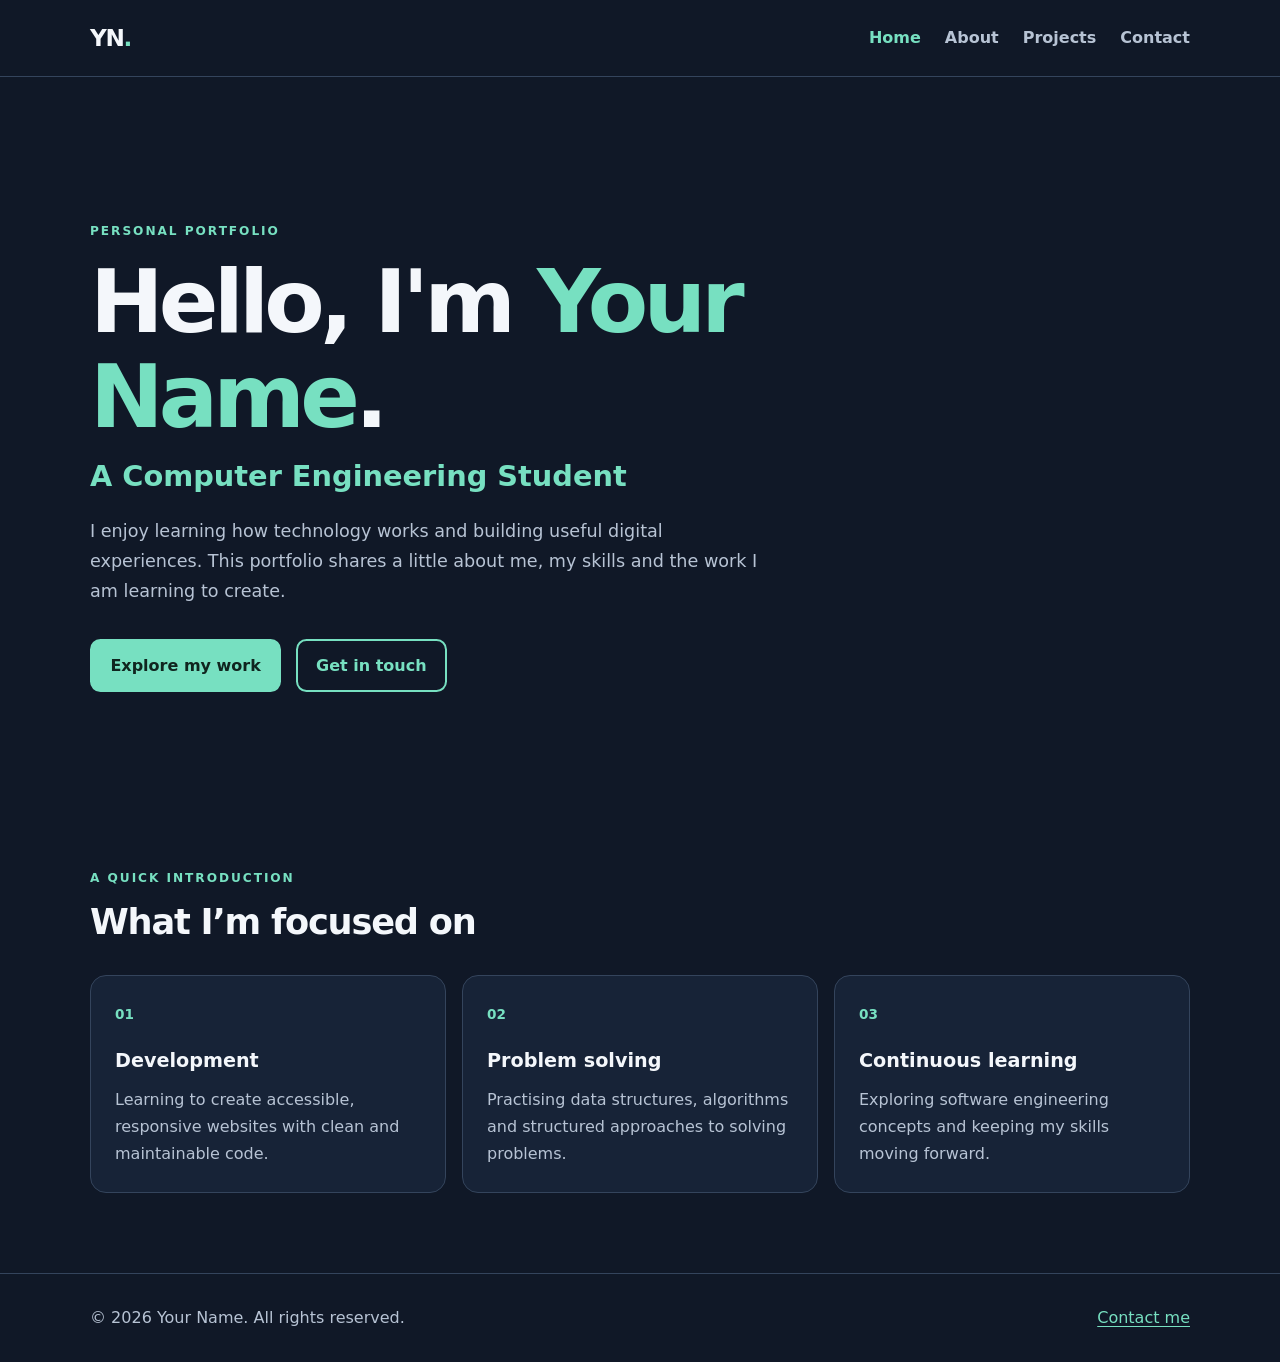
==== index.html @ d2ac3dac "Add files via upload" ====
<!doctype html>
<html lang="en">
<head>
  <meta charset="utf-8">
  <meta name="viewport" content="width=device-width, initial-scale=1">
  <meta name="description" content="Personal portfolio of Your Name, a computer engineering student interested in software development and technology.">
  <meta name="theme-color" content="#101827">
  <meta property="og:type" content="website">
  <meta property="og:title" content="Your Name | Portfolio">
  <meta property="og:description" content="Explore my skills, background and selected work.">
  <title>Your Name | Portfolio</title>
  <link rel="stylesheet" href="css/styles.css">
  <script src="js/main.js" defer></script>
</head>
<body>
  <a class="skip-link" href="#main">Skip to main content</a>
  <header class="site-header">
    <div class="container header-inner">
      <a class="brand" href="index.html" aria-label="Your Name, home">YN<span>.</span></a>
      <button class="nav-toggle" type="button" aria-expanded="false" aria-controls="primary-navigation">
        <span class="sr-only">Toggle navigation</span><span aria-hidden="true" class="menu-icon">☰</span>
      </button>
      <nav id="primary-navigation" class="primary-nav" aria-label="Primary navigation">
        <ul>
          <li><a href="index.html" aria-current="page">Home</a></li>
          <li><a href="about.html">About</a></li>
          <li><a href="projects.html">Projects</a></li>
          <li><a href="contact.html">Contact</a></li>
        </ul>
      </nav>
    </div>
  </header>

  <main id="main" class="container">
    <section class="hero" aria-labelledby="hero-title">
      <p class="eyebrow">PERSONAL PORTFOLIO</p>
      <h1 id="hero-title">Hello, I'm <span class="accent">Your Name</span>.</h1>
      <p class="hero-lead">A Computer Engineering Student</p>
      <p class="intro">I enjoy learning how technology works and building useful digital experiences. This portfolio shares a little about me, my skills and the work I am learning to create.</p>
      <div class="button-row">
        <a class="button" href="projects.html">Explore my work</a>
        <a class="button button-secondary" href="contact.html">Get in touch</a>
      </div>
    </section>

    <section class="section" aria-labelledby="highlights-title">
      <div class="section-heading">
        <p class="eyebrow">A QUICK INTRODUCTION</p>
        <h2 id="highlights-title">What I’m focused on</h2>
      </div>
      <div class="card-grid">
        <article class="card">
          <span class="card-number" aria-hidden="true">01</span>
          <h3>Development</h3>
          <p>Learning to create accessible, responsive websites with clean and maintainable code.</p>
        </article>
        <article class="card">
          <span class="card-number" aria-hidden="true">02</span>
          <h3>Problem solving</h3>
          <p>Practising data structures, algorithms and structured approaches to solving problems.</p>
        </article>
        <article class="card">
          <span class="card-number" aria-hidden="true">03</span>
          <h3>Continuous learning</h3>
          <p>Exploring software engineering concepts and keeping my skills moving forward.</p>
        </article>
      </div>
    </section>
  </main>

  <footer class="site-footer">
    <div class="container footer-inner">
      <p>© <span data-year>2026</span> Your Name. All rights reserved.</p>
      <a href="contact.html">Contact me</a>
    </div>
  </footer>
</body>
</html>
---- css/styles.css ----
:root {
  color-scheme: dark;
  --bg: #101827;
  --surface: #172337;
  --surface-raised: #1c2b42;
  --text: #f4f7fb;
  --muted: #b7c3d4;
  --accent: #77e0c1;
  --accent-dark: #163c38;
  --border: #34445c;
  --focus: #ffd166;
  font-family: Inter, ui-sans-serif, system-ui, -apple-system, BlinkMacSystemFont, "Segoe UI", sans-serif;
}
* { box-sizing: border-box; }
html { scroll-behavior: smooth; }
body { margin: 0; min-width: 320px; background: var(--bg); color: var(--text); line-height: 1.7; }
a { color: var(--accent); text-underline-offset: .2em; }
a:hover { text-decoration-thickness: 2px; }
button, input, textarea { font: inherit; }
:focus-visible { outline: 3px solid var(--focus); outline-offset: 4px; }
.container { width: min(1100px, calc(100% - 2.5rem)); margin-inline: auto; }
.sr-only { position: absolute; width: 1px; height: 1px; padding: 0; margin: -1px; overflow: hidden; clip: rect(0,0,0,0); white-space: nowrap; border: 0; }
.skip-link { position: absolute; top: .75rem; left: .75rem; z-index: 10; padding: .7rem 1rem; color: #101827; background: var(--focus); transform: translateY(-160%); }
.skip-link:focus { transform: translateY(0); }
.site-header { border-bottom: 1px solid var(--border); background: rgba(16,24,39,.96); }
.header-inner, .footer-inner { min-height: 76px; display: flex; align-items: center; justify-content: space-between; gap: 1.5rem; }
.brand { color: var(--text); font-size: 1.45rem; font-weight: 800; letter-spacing: -.06em; text-decoration: none; }
.brand span, .accent { color: var(--accent); }
.primary-nav ul { display: flex; align-items: center; gap: 1.5rem; padding: 0; margin: 0; list-style: none; }
.primary-nav a { color: var(--muted); font-weight: 650; text-decoration: none; }
.primary-nav a:hover, .primary-nav a[aria-current="page"] { color: var(--accent); }
.nav-toggle { display: none; border: 1px solid var(--border); border-radius: .6rem; padding: .4rem .7rem; color: var(--text); background: var(--surface); cursor: pointer; }
.hero { padding-block: clamp(5rem, 12vw, 9rem); max-width: 800px; }
.eyebrow, .project-type { color: var(--accent); font-size: .76rem; font-weight: 800; letter-spacing: .16em; }
h1, h2, h3, p { margin-top: 0; }
h1 { margin-bottom: .5rem; font-size: clamp(2.6rem, 8vw, 5.5rem); line-height: 1.08; letter-spacing: -.055em; }
h2 { font-size: clamp(1.65rem, 4vw, 2.2rem); line-height: 1.2; letter-spacing: -.035em; }
h3 { margin-bottom: .5rem; font-size: 1.2rem; }
.hero-lead { margin-bottom: 1rem; color: var(--accent); font-size: clamp(1.25rem, 3vw, 1.8rem); font-weight: 650; }
.intro { max-width: 690px; color: var(--muted); font-size: 1.1rem; }
.button-row { display: flex; flex-wrap: wrap; gap: .9rem; margin-top: 2rem; }
.button { display: inline-flex; justify-content: center; align-items: center; min-height: 48px; padding: .7rem 1.15rem; border: 2px solid var(--accent); border-radius: .65rem; color: #10251f; background: var(--accent); font-weight: 800; text-decoration: none; cursor: pointer; }
.button:hover { color: #10251f; background: #a0f1da; border-color: #a0f1da; }
.button-secondary { color: var(--accent); background: transparent; }
.button-secondary:hover { color: #10251f; }
.section { padding-block: 2rem 5rem; }
.section-heading, .page-heading { margin-bottom: 2rem; }
.card-grid { display: grid; grid-template-columns: repeat(3, minmax(0, 1fr)); gap: 1rem; }
.card { padding: 1.5rem; border: 1px solid var(--border); border-radius: 1rem; background: var(--surface); }
.card p { margin-bottom: 0; color: var(--muted); }
.card-number { display: inline-block; margin-bottom: 1.2rem; color: var(--accent); font-size: .85rem; font-weight: 800; }
.page-main { min-height: calc(100vh - 150px); padding-block: 4.5rem 6rem; }
.page-heading { max-width: 760px; margin-bottom: 3rem; }
.page-heading h1 { font-size: clamp(2.6rem, 7vw, 4.5rem); }
.content-section { max-width: 850px; margin-block: 3rem; }
.content-section > p { max-width: 780px; color: var(--muted); }
.skill-list { display: grid; grid-template-columns: repeat(2, minmax(0, 1fr)); gap: .75rem 2rem; padding-left: 1.2rem; color: var(--muted); }
.skill-list li::marker { color: var(--accent); }
.project-grid { align-items: stretch; }
.project-card { display: flex; flex-direction: column; align-items: flex-start; }
.project-card h2 { font-size: 1.35rem; }
.tag-list { display: flex; flex-wrap: wrap; gap: .5rem; padding: 0; margin: 1.2rem 0; list-style: none; }
.tag-list li { padding: .2rem .6rem; border: 1px solid var(--border); border-radius: 999px; color: var(--muted); font-size: .8rem; }
.text-link { margin-top: auto; color: var(--accent); font-weight: 700; }
.contact-layout { display: grid; grid-template-columns: .8fr 1.2fr; gap: 3rem; align-items: start; }
.contact-copy { color: var(--muted); }
.contact-copy h2 { color: var(--text); }
.contact-form { padding: clamp(1.25rem, 4vw, 2rem); border: 1px solid var(--border); border-radius: 1rem; background: var(--surface); }
.contact-form h2 { font-size: 1.5rem; }
.form-field { display: grid; gap: .4rem; margin-block: 1.15rem; }
.form-field label { font-weight: 700; }
.form-field label span { color: var(--accent); }
.form-field input, .form-field textarea { width: 100%; min-height: 48px; padding: .75rem; border: 1px solid #60718b; border-radius: .5rem; color: var(--text); background: #101827; }
.form-field textarea { resize: vertical; }
.form-note { color: var(--muted); font-size: .88rem; }
.site-footer { border-top: 1px solid var(--border); color: var(--muted); }
.footer-inner { min-height: 88px; }
.footer-inner p { margin: 0; }
@media (max-width: 720px) {
  .nav-toggle { display: inline-flex; }
  .header-inner { position: relative; }
  .primary-nav { display: none; position: absolute; top: calc(100% - 1px); right: 0; left: 0; z-index: 5; padding: 1rem 1.25rem; border: 1px solid var(--border); border-radius: 0 0 .8rem .8rem; background: var(--surface); }
  .primary-nav.is-open { display: block; }
  .primary-nav ul { align-items: stretch; flex-direction: column; gap: .8rem; }
  .primary-nav a { display: block; padding: .35rem; }
  .card-grid, .contact-layout { grid-template-columns: 1fr; }
  .skill-list { grid-template-columns: 1fr; }
  .page-main { padding-top: 3rem; }
  .footer-inner { align-items: flex-start; flex-direction: column; justify-content: center; gap: .35rem; padding-block: 1rem; }
}
@media (prefers-reduced-motion: reduce) {
  html { scroll-behavior: auto; }
  *, *::before, *::after { animation-duration: .01ms !important; animation-iteration-count: 1 !important; transition-duration: .01ms !important; }
}
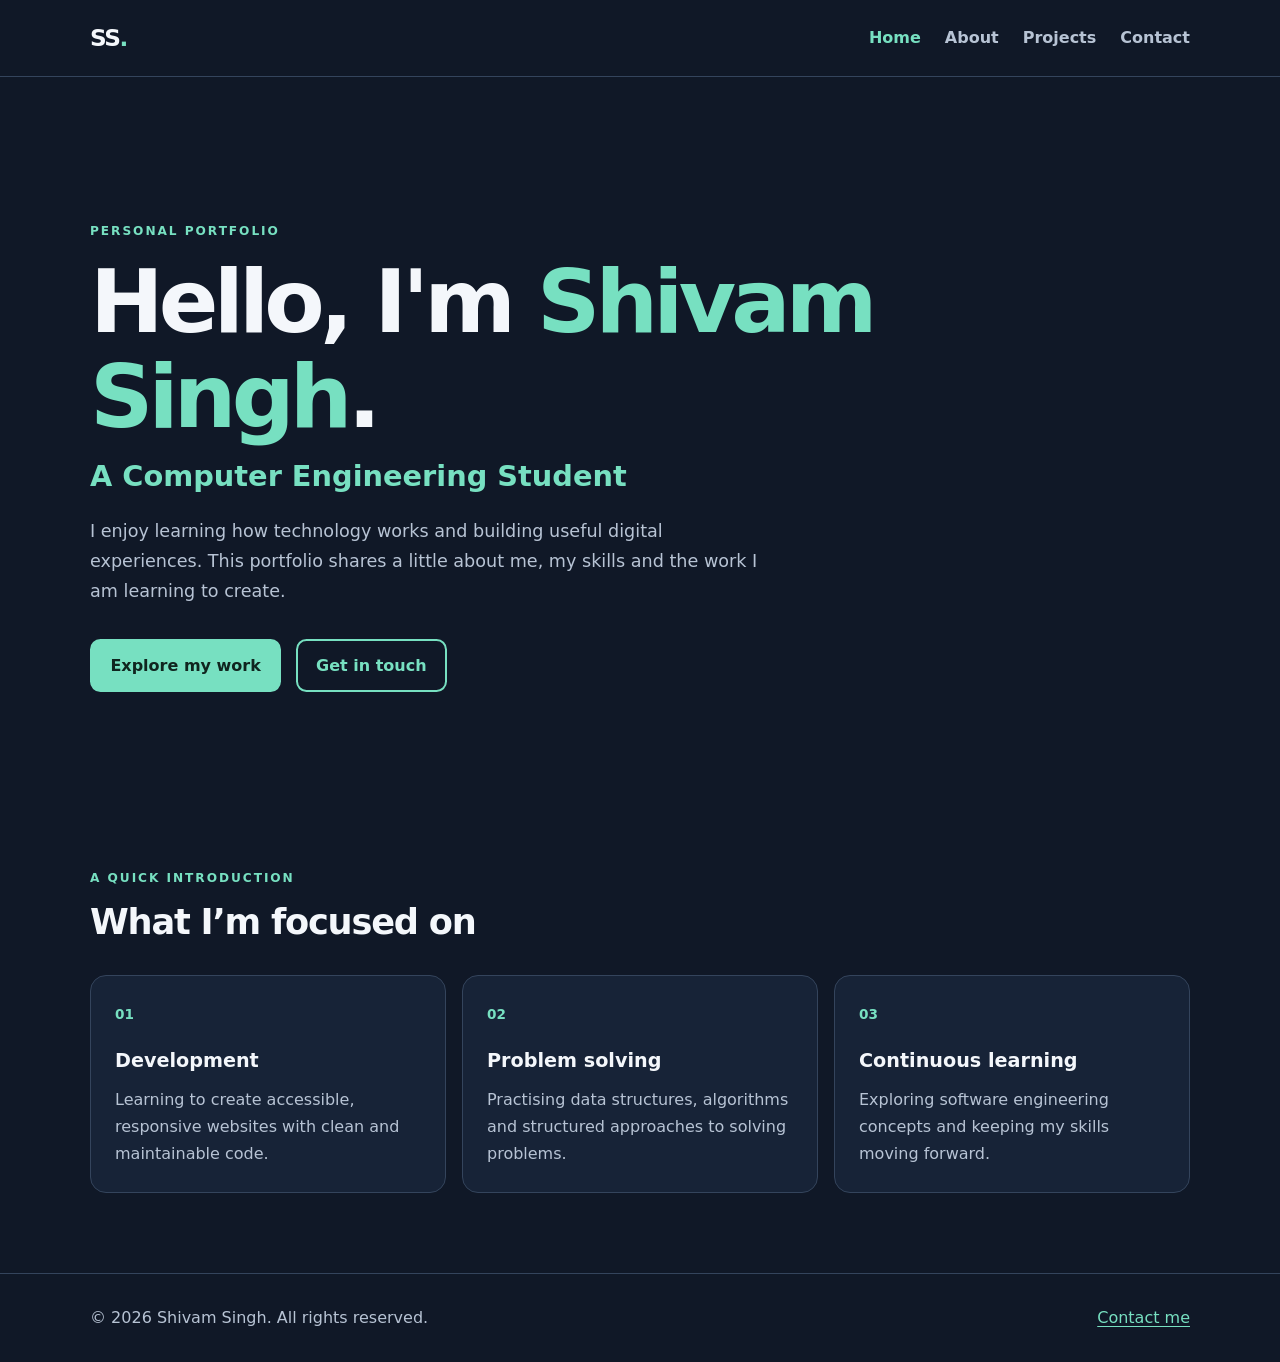
==== commit 2a351986: "Update index.html" ====
--- a/index.html
+++ b/index.html
@@ -3,12 +3,12 @@
 <head>
   <meta charset="utf-8">
   <meta name="viewport" content="width=device-width, initial-scale=1">
-  <meta name="description" content="Personal portfolio of Your Name, a computer engineering student interested in software development and technology.">
+  <meta name="description" content="Personal portfolio of Shivam Singh, a computer engineering student interested in software development and technology.">
   <meta name="theme-color" content="#101827">
   <meta property="og:type" content="website">
-  <meta property="og:title" content="Your Name | Portfolio">
+  <meta property="og:title" content="Shivam Singh | Portfolio">
   <meta property="og:description" content="Explore my skills, background and selected work.">
-  <title>Your Name | Portfolio</title>
+  <title>Shivam Singh | Portfolio</title>
   <link rel="stylesheet" href="css/styles.css">
   <script src="js/main.js" defer></script>
 </head>
@@ -16,7 +16,7 @@
   <a class="skip-link" href="#main">Skip to main content</a>
   <header class="site-header">
     <div class="container header-inner">
-      <a class="brand" href="index.html" aria-label="Your Name, home">YN<span>.</span></a>
+      <a class="brand" href="index.html" aria-label="Shivam Singh, home">SS<span>.</span></a>
       <button class="nav-toggle" type="button" aria-expanded="false" aria-controls="primary-navigation">
         <span class="sr-only">Toggle navigation</span><span aria-hidden="true" class="menu-icon">☰</span>
       </button>
@@ -34,7 +34,7 @@
   <main id="main" class="container">
     <section class="hero" aria-labelledby="hero-title">
       <p class="eyebrow">PERSONAL PORTFOLIO</p>
-      <h1 id="hero-title">Hello, I'm <span class="accent">Your Name</span>.</h1>
+      <h1 id="hero-title">Hello, I'm <span class="accent">Shivam Singh</span>.</h1>
       <p class="hero-lead">A Computer Engineering Student</p>
       <p class="intro">I enjoy learning how technology works and building useful digital experiences. This portfolio shares a little about me, my skills and the work I am learning to create.</p>
       <div class="button-row">
@@ -70,7 +70,7 @@
 
   <footer class="site-footer">
     <div class="container footer-inner">
-      <p>© <span data-year>2026</span> Your Name. All rights reserved.</p>
+      <p>© <span data-year>2026</span> Shivam Singh. All rights reserved.</p>
       <a href="contact.html">Contact me</a>
     </div>
   </footer>
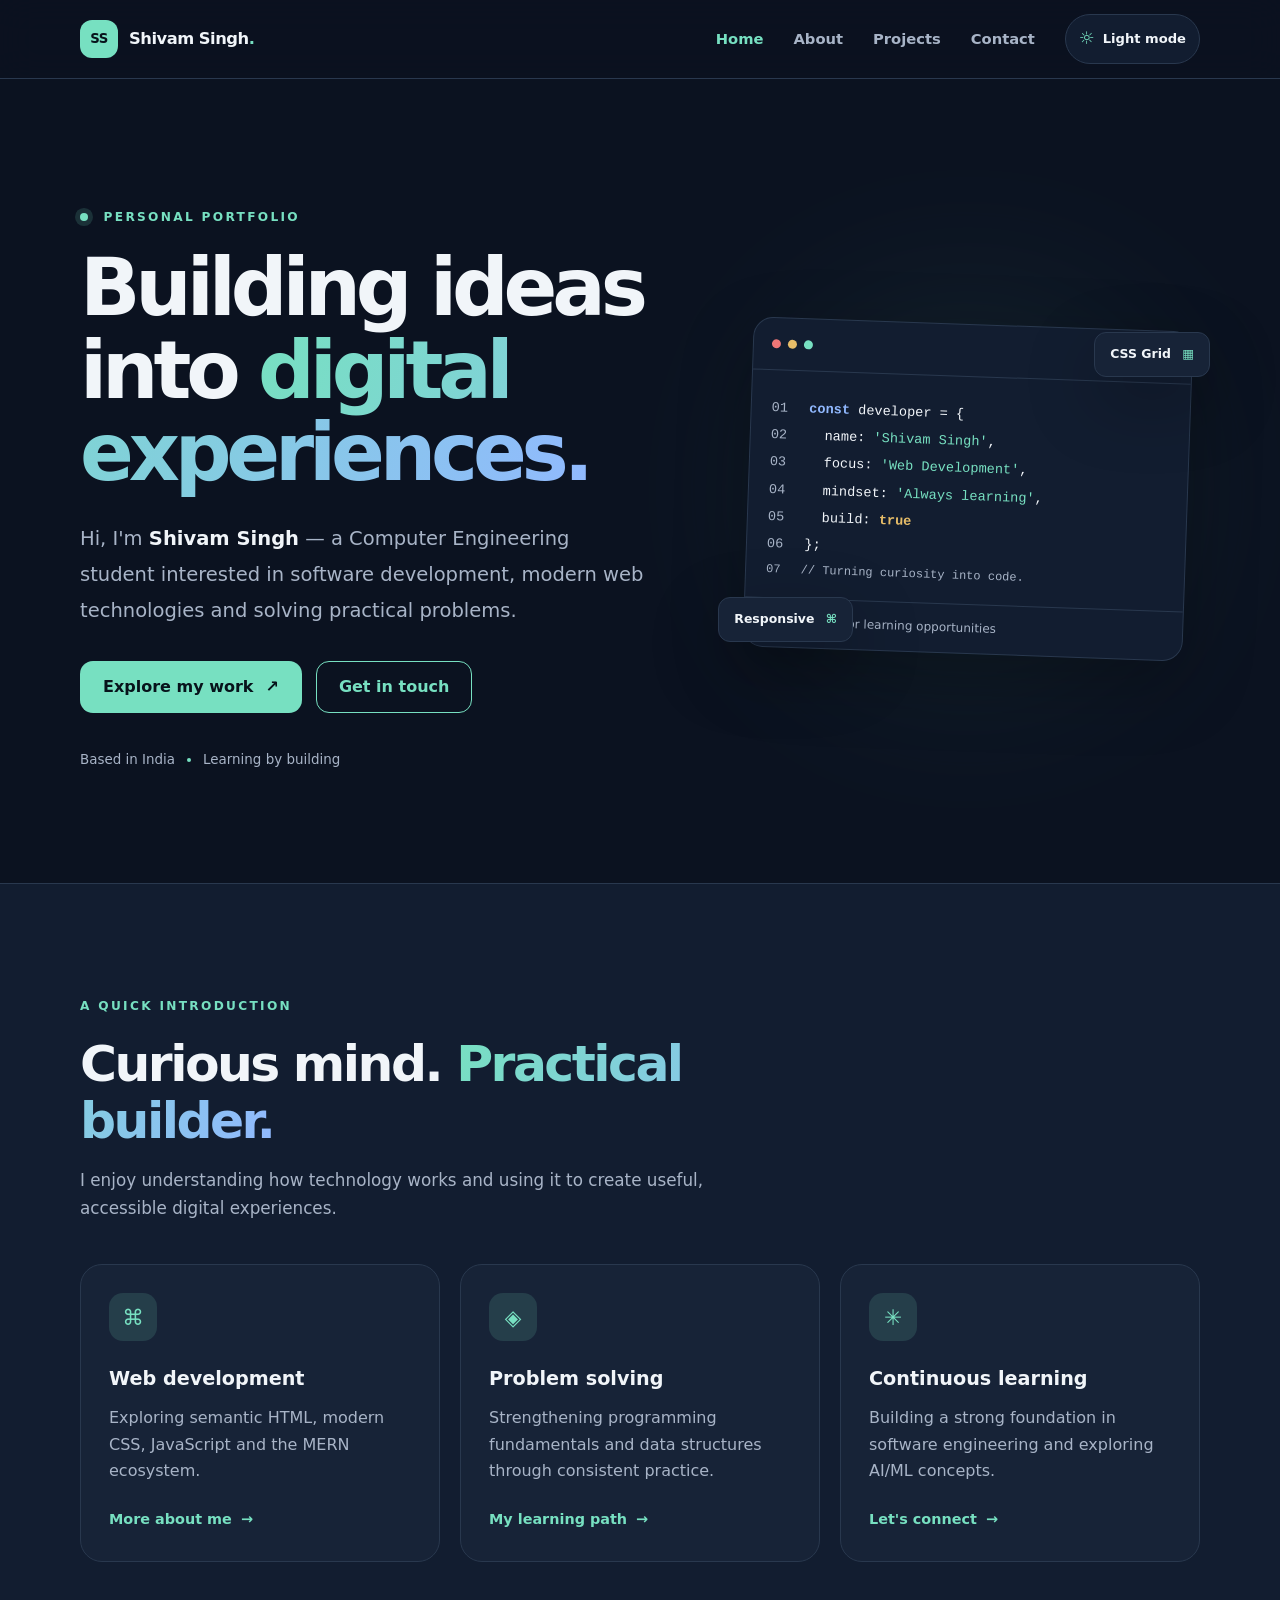
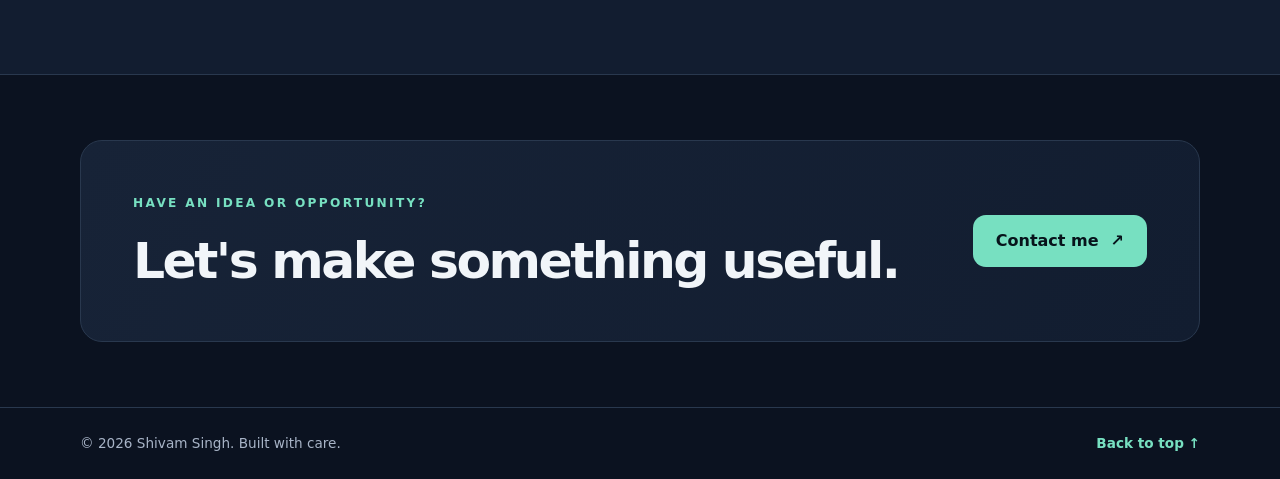
==== commit 6a3a7af8: "update responsive portfolio design" ====
--- a/index.html
+++ b/index.html
@@ -1,78 +1,62 @@
 <!doctype html>
-<html lang="en">
+<html lang="en" data-theme="dark">
 <head>
   <meta charset="utf-8">
   <meta name="viewport" content="width=device-width, initial-scale=1">
-  <meta name="description" content="Personal portfolio of Shivam Singh, a computer engineering student interested in software development and technology.">
-  <meta name="theme-color" content="#101827">
+  <meta name="description" content="Shivam Singh — Computer Engineering student building thoughtful web experiences and exploring software engineering.">
+  <meta name="theme-color" content="#0b1220">
   <meta property="og:type" content="website">
   <meta property="og:title" content="Shivam Singh | Portfolio">
-  <meta property="og:description" content="Explore my skills, background and selected work.">
+  <meta property="og:description" content="Computer Engineering student and aspiring software engineer.">
   <title>Shivam Singh | Portfolio</title>
+  <link rel="icon" href="data:image/svg+xml,%3Csvg xmlns='http://www.w3.org/2000/svg' viewBox='0 0 100 100'%3E%3Crect width='100' height='100' rx='22' fill='%230b1220'/%3E%3Ctext x='50' y='66' font-size='48' text-anchor='middle' fill='%2377e0c1' font-family='Arial'%3ESS%3C/text%3E%3C/svg%3E">
   <link rel="stylesheet" href="css/styles.css">
   <script src="js/main.js" defer></script>
 </head>
 <body>
   <a class="skip-link" href="#main">Skip to main content</a>
   <header class="site-header">
-    <div class="container header-inner">
-      <a class="brand" href="index.html" aria-label="Shivam Singh, home">SS<span>.</span></a>
-      <button class="nav-toggle" type="button" aria-expanded="false" aria-controls="primary-navigation">
-        <span class="sr-only">Toggle navigation</span><span aria-hidden="true" class="menu-icon">☰</span>
-      </button>
-      <nav id="primary-navigation" class="primary-nav" aria-label="Primary navigation">
-        <ul>
-          <li><a href="index.html" aria-current="page">Home</a></li>
-          <li><a href="about.html">About</a></li>
-          <li><a href="projects.html">Projects</a></li>
-          <li><a href="contact.html">Contact</a></li>
-        </ul>
+    <div class="container nav-wrap">
+      <a class="brand" href="index.html" aria-label="Shivam Singh home"><span class="brand-mark">SS</span><span>Shivam Singh<span class="brand-dot">.</span></span></a>
+      <button class="menu-toggle" type="button" aria-expanded="false" aria-controls="primary-nav" aria-label="Open navigation"><span></span><span></span><span></span></button>
+      <nav class="primary-nav" id="primary-nav" aria-label="Main navigation">
+        <a class="active" aria-current="page" href="index.html">Home</a><a href="about.html">About</a><a href="projects.html">Projects</a><a href="contact.html">Contact</a>
       </nav>
+      <button class="theme-toggle" type="button" aria-label="Switch to light theme" title="Toggle color theme"><span class="theme-icon" aria-hidden="true">☼</span><span class="theme-label">Light mode</span></button>
     </div>
   </header>
-
-  <main id="main" class="container">
-    <section class="hero" aria-labelledby="hero-title">
-      <p class="eyebrow">PERSONAL PORTFOLIO</p>
-      <h1 id="hero-title">Hello, I'm <span class="accent">Shivam Singh</span>.</h1>
-      <p class="hero-lead">A Computer Engineering Student</p>
-      <p class="intro">I enjoy learning how technology works and building useful digital experiences. This portfolio shares a little about me, my skills and the work I am learning to create.</p>
-      <div class="button-row">
-        <a class="button" href="projects.html">Explore my work</a>
-        <a class="button button-secondary" href="contact.html">Get in touch</a>
+  <main id="main">
+    <section class="hero-section section-space">
+      <div class="container hero-grid">
+        <div class="hero-copy">
+          <p class="eyebrow"><span class="status-dot"></span> PERSONAL PORTFOLIO</p>
+          <h1>Building ideas<br>into <span class="gradient-text">digital experiences.</span></h1>
+          <p class="hero-lead">Hi, I'm <strong>Shivam Singh</strong> — a Computer Engineering student interested in software development, modern web technologies and solving practical problems.</p>
+          <div class="button-row"><a class="button button-primary" href="projects.html">Explore my work <span aria-hidden="true">↗</span></a><a class="button button-secondary" href="contact.html">Get in touch</a></div>
+          <div class="hero-meta"><span>Based in India</span><span class="meta-separator"></span><span>Learning by building</span></div>
+        </div>
+        <div class="hero-visual" aria-label="Decorative code-inspired illustration">
+          <div class="visual-glow"></div><div class="code-card">
+            <div class="code-card-top"><span></span><span></span><span></span><small>developer.js</small></div>
+            <div class="code-lines" aria-hidden="true"><p><i>01</i> <b>const</b> developer = {</p><p><i>02</i> &nbsp; name: <em>'Shivam Singh'</em>,</p><p><i>03</i> &nbsp; focus: <em>'Web Development'</em>,</p><p><i>04</i> &nbsp; mindset: <em>'Always learning'</em>,</p><p><i>05</i> &nbsp; build: <strong>true</strong></p><p><i>06</i> };</p><p class="code-comment"><i>07</i> // Turning curiosity into code.</p></div>
+            <div class="code-card-footer"><span class="pulse"></span> Available for learning opportunities</div>
+          </div>
+          <div class="floating-chip chip-one">CSS Grid <span>▦</span></div><div class="floating-chip chip-two">Responsive <span>⌘</span></div>
+        </div>
       </div>
     </section>
-
-    <section class="section" aria-labelledby="highlights-title">
-      <div class="section-heading">
-        <p class="eyebrow">A QUICK INTRODUCTION</p>
-        <h2 id="highlights-title">What I’m focused on</h2>
-      </div>
-      <div class="card-grid">
-        <article class="card">
-          <span class="card-number" aria-hidden="true">01</span>
-          <h3>Development</h3>
-          <p>Learning to create accessible, responsive websites with clean and maintainable code.</p>
-        </article>
-        <article class="card">
-          <span class="card-number" aria-hidden="true">02</span>
-          <h3>Problem solving</h3>
-          <p>Practising data structures, algorithms and structured approaches to solving problems.</p>
-        </article>
-        <article class="card">
-          <span class="card-number" aria-hidden="true">03</span>
-          <h3>Continuous learning</h3>
-          <p>Exploring software engineering concepts and keeping my skills moving forward.</p>
-        </article>
+    <section class="intro-section section-space">
+      <div class="container">
+        <div class="section-heading"><p class="eyebrow">A QUICK INTRODUCTION</p><h2>Curious mind. <span class="gradient-text">Practical builder.</span></h2><p>I enjoy understanding how technology works and using it to create useful, accessible digital experiences.</p></div>
+        <div class="feature-grid">
+          <article class="feature-card"><span class="feature-icon">⌘</span><h3>Web development</h3><p>Exploring semantic HTML, modern CSS, JavaScript and the MERN ecosystem.</p><a class="text-link" href="about.html">More about me <span aria-hidden="true">→</span></a></article>
+          <article class="feature-card"><span class="feature-icon">◈</span><h3>Problem solving</h3><p>Strengthening programming fundamentals and data structures through consistent practice.</p><a class="text-link" href="about.html">My learning path <span aria-hidden="true">→</span></a></article>
+          <article class="feature-card"><span class="feature-icon">✳</span><h3>Continuous learning</h3><p>Building a strong foundation in software engineering and exploring AI/ML concepts.</p><a class="text-link" href="contact.html">Let's connect <span aria-hidden="true">→</span></a></article>
+        </div>
       </div>
     </section>
+    <section class="cta-section"><div class="container cta-panel"><div><p class="eyebrow">HAVE AN IDEA OR OPPORTUNITY?</p><h2>Let's make something useful.</h2></div><a class="button button-primary" href="contact.html">Contact me <span aria-hidden="true">↗</span></a></div></section>
   </main>
-
-  <footer class="site-footer">
-    <div class="container footer-inner">
-      <p>© <span data-year>2026</span> Shivam Singh. All rights reserved.</p>
-      <a href="contact.html">Contact me</a>
-    </div>
-  </footer>
+  <footer class="site-footer"><div class="container footer-inner"><p>© <span data-year>2026</span> Shivam Singh. Built with care.</p><a href="#top" class="back-top">Back to top ↑</a></div></footer>
 </body>
-</html>
+</html>
--- a/css/styles.css
+++ b/css/styles.css
@@ -1,94 +1,4 @@
-:root {
-  color-scheme: dark;
-  --bg: #101827;
-  --surface: #172337;
-  --surface-raised: #1c2b42;
-  --text: #f4f7fb;
-  --muted: #b7c3d4;
-  --accent: #77e0c1;
-  --accent-dark: #163c38;
-  --border: #34445c;
-  --focus: #ffd166;
-  font-family: Inter, ui-sans-serif, system-ui, -apple-system, BlinkMacSystemFont, "Segoe UI", sans-serif;
-}
-* { box-sizing: border-box; }
-html { scroll-behavior: smooth; }
-body { margin: 0; min-width: 320px; background: var(--bg); color: var(--text); line-height: 1.7; }
-a { color: var(--accent); text-underline-offset: .2em; }
-a:hover { text-decoration-thickness: 2px; }
-button, input, textarea { font: inherit; }
-:focus-visible { outline: 3px solid var(--focus); outline-offset: 4px; }
-.container { width: min(1100px, calc(100% - 2.5rem)); margin-inline: auto; }
-.sr-only { position: absolute; width: 1px; height: 1px; padding: 0; margin: -1px; overflow: hidden; clip: rect(0,0,0,0); white-space: nowrap; border: 0; }
-.skip-link { position: absolute; top: .75rem; left: .75rem; z-index: 10; padding: .7rem 1rem; color: #101827; background: var(--focus); transform: translateY(-160%); }
-.skip-link:focus { transform: translateY(0); }
-.site-header { border-bottom: 1px solid var(--border); background: rgba(16,24,39,.96); }
-.header-inner, .footer-inner { min-height: 76px; display: flex; align-items: center; justify-content: space-between; gap: 1.5rem; }
-.brand { color: var(--text); font-size: 1.45rem; font-weight: 800; letter-spacing: -.06em; text-decoration: none; }
-.brand span, .accent { color: var(--accent); }
-.primary-nav ul { display: flex; align-items: center; gap: 1.5rem; padding: 0; margin: 0; list-style: none; }
-.primary-nav a { color: var(--muted); font-weight: 650; text-decoration: none; }
-.primary-nav a:hover, .primary-nav a[aria-current="page"] { color: var(--accent); }
-.nav-toggle { display: none; border: 1px solid var(--border); border-radius: .6rem; padding: .4rem .7rem; color: var(--text); background: var(--surface); cursor: pointer; }
-.hero { padding-block: clamp(5rem, 12vw, 9rem); max-width: 800px; }
-.eyebrow, .project-type { color: var(--accent); font-size: .76rem; font-weight: 800; letter-spacing: .16em; }
-h1, h2, h3, p { margin-top: 0; }
-h1 { margin-bottom: .5rem; font-size: clamp(2.6rem, 8vw, 5.5rem); line-height: 1.08; letter-spacing: -.055em; }
-h2 { font-size: clamp(1.65rem, 4vw, 2.2rem); line-height: 1.2; letter-spacing: -.035em; }
-h3 { margin-bottom: .5rem; font-size: 1.2rem; }
-.hero-lead { margin-bottom: 1rem; color: var(--accent); font-size: clamp(1.25rem, 3vw, 1.8rem); font-weight: 650; }
-.intro { max-width: 690px; color: var(--muted); font-size: 1.1rem; }
-.button-row { display: flex; flex-wrap: wrap; gap: .9rem; margin-top: 2rem; }
-.button { display: inline-flex; justify-content: center; align-items: center; min-height: 48px; padding: .7rem 1.15rem; border: 2px solid var(--accent); border-radius: .65rem; color: #10251f; background: var(--accent); font-weight: 800; text-decoration: none; cursor: pointer; }
-.button:hover { color: #10251f; background: #a0f1da; border-color: #a0f1da; }
-.button-secondary { color: var(--accent); background: transparent; }
-.button-secondary:hover { color: #10251f; }
-.section { padding-block: 2rem 5rem; }
-.section-heading, .page-heading { margin-bottom: 2rem; }
-.card-grid { display: grid; grid-template-columns: repeat(3, minmax(0, 1fr)); gap: 1rem; }
-.card { padding: 1.5rem; border: 1px solid var(--border); border-radius: 1rem; background: var(--surface); }
-.card p { margin-bottom: 0; color: var(--muted); }
-.card-number { display: inline-block; margin-bottom: 1.2rem; color: var(--accent); font-size: .85rem; font-weight: 800; }
-.page-main { min-height: calc(100vh - 150px); padding-block: 4.5rem 6rem; }
-.page-heading { max-width: 760px; margin-bottom: 3rem; }
-.page-heading h1 { font-size: clamp(2.6rem, 7vw, 4.5rem); }
-.content-section { max-width: 850px; margin-block: 3rem; }
-.content-section > p { max-width: 780px; color: var(--muted); }
-.skill-list { display: grid; grid-template-columns: repeat(2, minmax(0, 1fr)); gap: .75rem 2rem; padding-left: 1.2rem; color: var(--muted); }
-.skill-list li::marker { color: var(--accent); }
-.project-grid { align-items: stretch; }
-.project-card { display: flex; flex-direction: column; align-items: flex-start; }
-.project-card h2 { font-size: 1.35rem; }
-.tag-list { display: flex; flex-wrap: wrap; gap: .5rem; padding: 0; margin: 1.2rem 0; list-style: none; }
-.tag-list li { padding: .2rem .6rem; border: 1px solid var(--border); border-radius: 999px; color: var(--muted); font-size: .8rem; }
-.text-link { margin-top: auto; color: var(--accent); font-weight: 700; }
-.contact-layout { display: grid; grid-template-columns: .8fr 1.2fr; gap: 3rem; align-items: start; }
-.contact-copy { color: var(--muted); }
-.contact-copy h2 { color: var(--text); }
-.contact-form { padding: clamp(1.25rem, 4vw, 2rem); border: 1px solid var(--border); border-radius: 1rem; background: var(--surface); }
-.contact-form h2 { font-size: 1.5rem; }
-.form-field { display: grid; gap: .4rem; margin-block: 1.15rem; }
-.form-field label { font-weight: 700; }
-.form-field label span { color: var(--accent); }
-.form-field input, .form-field textarea { width: 100%; min-height: 48px; padding: .75rem; border: 1px solid #60718b; border-radius: .5rem; color: var(--text); background: #101827; }
-.form-field textarea { resize: vertical; }
-.form-note { color: var(--muted); font-size: .88rem; }
-.site-footer { border-top: 1px solid var(--border); color: var(--muted); }
-.footer-inner { min-height: 88px; }
-.footer-inner p { margin: 0; }
-@media (max-width: 720px) {
-  .nav-toggle { display: inline-flex; }
-  .header-inner { position: relative; }
-  .primary-nav { display: none; position: absolute; top: calc(100% - 1px); right: 0; left: 0; z-index: 5; padding: 1rem 1.25rem; border: 1px solid var(--border); border-radius: 0 0 .8rem .8rem; background: var(--surface); }
-  .primary-nav.is-open { display: block; }
-  .primary-nav ul { align-items: stretch; flex-direction: column; gap: .8rem; }
-  .primary-nav a { display: block; padding: .35rem; }
-  .card-grid, .contact-layout { grid-template-columns: 1fr; }
-  .skill-list { grid-template-columns: 1fr; }
-  .page-main { padding-top: 3rem; }
-  .footer-inner { align-items: flex-start; flex-direction: column; justify-content: center; gap: .35rem; padding-block: 1rem; }
-}
-@media (prefers-reduced-motion: reduce) {
-  html { scroll-behavior: auto; }
-  *, *::before, *::after { animation-duration: .01ms !important; animation-iteration-count: 1 !important; transition-duration: .01ms !important; }
-}
+:root{color-scheme:dark;--bg:#0b1220;--surface:#121d30;--surface-2:#172337;--text:#f1f5f9;--muted:#a8b4c7;--accent:#77e0c1;--accent-strong:#46c6a4;--border:#29384e;--shadow:0 24px 70px rgba(0,0,0,.28);--radius:22px;--container:1120px;--header:rgba(11,18,32,.82);font-family:Inter,ui-sans-serif,system-ui,-apple-system,BlinkMacSystemFont,"Segoe UI",sans-serif}html[data-theme=light]{color-scheme:light;--bg:#f5f8fb;--surface:#fff;--surface-2:#edf3f6;--text:#142033;--muted:#536276;--accent:#087f68;--accent-strong:#056b58;--border:#d9e2ea;--shadow:0 24px 70px rgba(30,50,70,.12);--header:rgba(245,248,251,.88)}*{box-sizing:border-box}html{scroll-behavior:smooth;scroll-padding-top:90px}body{margin:0;background:var(--bg);color:var(--text);line-height:1.65;transition:background .25s,color .25s}a{color:inherit;text-decoration:none}button,input,textarea{font:inherit}button,a{-webkit-tap-highlight-color:transparent}a:focus-visible,button:focus-visible,input:focus-visible,textarea:focus-visible{outline:3px solid var(--accent);outline-offset:4px}.container{width:min(var(--container),calc(100% - 40px));margin-inline:auto}.section-space{padding-block:clamp(64px,9vw,112px)}.skip-link{position:absolute;top:-60px;left:16px;z-index:100;background:var(--accent);color:#07131b;padding:10px 16px;border-radius:8px}.skip-link:focus{top:12px}.site-header{position:sticky;top:0;z-index:20;background:var(--header);backdrop-filter:blur(18px);border-bottom:1px solid var(--border)}.nav-wrap{min-height:78px;display:flex;align-items:center;gap:30px}.brand{display:inline-flex;align-items:center;gap:11px;font-weight:800;letter-spacing:-.03em;font-size:1.02rem;white-space:nowrap}.brand-mark{display:grid;place-items:center;width:38px;height:38px;border-radius:12px;background:var(--accent);color:#07131b;font-size:.83rem;font-weight:900}.brand-dot{color:var(--accent)}.primary-nav{display:flex;align-items:center;gap:30px;margin-left:auto}.primary-nav a{font-size:.92rem;color:var(--muted);font-weight:650;transition:color .2s}.primary-nav a:hover,.primary-nav a.active{color:var(--accent)}.theme-toggle{display:inline-flex;align-items:center;gap:8px;border:1px solid var(--border);background:var(--surface);color:var(--text);border-radius:999px;padding:9px 13px;cursor:pointer;font-size:.82rem;font-weight:700}.theme-icon{font-size:1.1rem;color:var(--accent)}.menu-toggle{display:none;background:none;border:0;color:var(--text);padding:8px}.menu-toggle span{display:block;width:22px;height:2px;background:currentColor;margin:5px}.hero-section{position:relative;overflow:hidden;padding-top:clamp(74px,10vw,130px)}.hero-grid{display:grid;grid-template-columns:1.1fr .9fr;align-items:center;gap:clamp(40px,7vw,90px)}.eyebrow{font-size:.76rem;letter-spacing:.19em;font-weight:850;color:var(--accent);margin:0 0 20px}.status-dot,.pulse{display:inline-block;width:8px;height:8px;border-radius:50%;background:var(--accent);margin-right:9px;box-shadow:0 0 0 5px color-mix(in srgb,var(--accent) 15%,transparent)}h1,h2,h3,p{margin-top:0}h1{font-size:clamp(2.8rem,6.2vw,5.25rem);line-height:1.04;letter-spacing:-.065em;margin-bottom:26px;max-width:760px}h2{font-size:clamp(2rem,4vw,3.15rem);line-height:1.12;letter-spacing:-.05em;margin-bottom:18px}.gradient-text{background:linear-gradient(110deg,var(--accent),#91b9ff);background-clip:text;-webkit-background-clip:text;color:transparent}.hero-lead{font-size:clamp(1.05rem,1.6vw,1.22rem);color:var(--muted);max-width:650px;line-height:1.85}.hero-lead strong{color:var(--text)}.button-row{display:flex;flex-wrap:wrap;gap:14px;margin-top:32px}.button{display:inline-flex;align-items:center;justify-content:center;gap:12px;min-height:52px;padding:0 22px;border-radius:13px;font-weight:800;border:1px solid transparent;transition:transform .2s,background .2s,border-color .2s;cursor:pointer}.button:hover{transform:translateY(-3px)}.button-primary{background:var(--accent);color:#07131b}.button-primary:hover{background:var(--accent-strong);color:#fff}.button-secondary{border-color:var(--accent);color:var(--accent);background:transparent}.hero-meta{display:flex;align-items:center;gap:12px;color:var(--muted);font-size:.84rem;margin-top:36px}.meta-separator{height:4px;width:4px;border-radius:50%;background:var(--accent)}.hero-visual{position:relative;min-height:390px;display:grid;place-items:center}.visual-glow{position:absolute;width:320px;height:320px;border-radius:50%;background:var(--accent);filter:blur(110px);opacity:.13}.code-card{position:relative;width:min(100%,440px);border:1px solid var(--border);border-radius:20px;background:var(--surface);box-shadow:var(--shadow);overflow:hidden;transform:rotate(2deg)}.code-card-top{height:52px;border-bottom:1px solid var(--border);display:flex;align-items:center;gap:7px;padding:0 18px}.code-card-top>span{width:9px;height:9px;border-radius:50%;background:#ef7777}.code-card-top>span:nth-child(2){background:#e7bd68}.code-card-top>span:nth-child(3){background:var(--accent)}.code-card-top small{margin-left:auto;color:var(--muted)}.code-lines{padding:24px 20px 16px;font-family:ui-monospace,SFMono-Regular,Consolas,monospace;font-size:clamp(.7rem,1.3vw,.85rem);line-height:2}.code-lines p{margin:0;white-space:nowrap}.code-lines i{font-style:normal;color:var(--muted);margin-right:13px}.code-lines b{color:#91b9ff}.code-lines em{font-style:normal;color:var(--accent)}.code-lines strong{color:#e7bd68}.code-comment{color:var(--muted);font-size:.75rem}.code-card-footer{border-top:1px solid var(--border);padding:14px 20px;color:var(--muted);font-size:.75rem}.floating-chip{position:absolute;padding:11px 15px;border:1px solid var(--border);border-radius:12px;background:var(--surface-2);box-shadow:var(--shadow);font-size:.78rem;font-weight:800}.floating-chip span{color:var(--accent);margin-left:7px}.chip-one{top:38px;right:-10px}.chip-two{bottom:42px;left:-18px}.intro-section{background:var(--surface);border-block:1px solid var(--border)}.section-heading{max-width:700px;margin-bottom:42px}.section-heading>p:last-child{color:var(--muted);font-size:1.05rem}.feature-grid{display:grid;grid-template-columns:repeat(3,1fr);gap:20px}.feature-card,.content-card,.info-card,.project-card,.contact-form{background:var(--surface-2);border:1px solid var(--border);border-radius:var(--radius);padding:28px}.feature-icon{display:grid;place-items:center;width:48px;height:48px;border-radius:14px;background:color-mix(in srgb,var(--accent) 14%,transparent);color:var(--accent);font-size:1.35rem;margin-bottom:22px}.feature-card h3{font-size:1.2rem;margin-bottom:10px}.feature-card p,.content-card p,.info-card li,.project-body>p:not(.project-type),.contact-aside>p:not(.eyebrow){color:var(--muted)}.text-link{display:inline-flex;gap:9px;color:var(--accent);font-weight:800;font-size:.9rem;margin-top:8px}.cta-section{padding-block:65px}.cta-panel{display:flex;justify-content:space-between;align-items:center;gap:24px;padding:clamp(28px,5vw,52px);border:1px solid var(--border);border-radius:var(--radius);background:linear-gradient(120deg,var(--surface-2),var(--surface))}.cta-panel h2{margin:0}.site-footer{border-top:1px solid var(--border);padding:24px 0;color:var(--muted);font-size:.85rem}.footer-inner{display:flex;justify-content:space-between;align-items:center;gap:20px}.footer-inner p{margin:0}.back-top{color:var(--accent);font-weight:750}.page-hero{padding-bottom:35px}.narrow{max-width:var(--container)}.page-hero h1{max-width:850px}.page-content{padding-top:35px}.content-grid{display:grid;grid-template-columns:1.4fr .8fr;gap:22px;align-items:start}.content-card h2,.contact-aside h2{font-size:clamp(1.7rem,3vw,2.5rem)}.check-list{padding-left:20px;margin:0}.check-list li{padding:8px 0}.check-list li::marker{color:var(--accent)}.skills-grid{display:grid;grid-template-columns:repeat(4,1fr);gap:14px}.skills-grid span,.tag-row span{border:1px solid var(--border);border-radius:12px;background:var(--surface-2);padding:15px;text-align:center;font-weight:750;color:var(--text)}.projects-grid{display:grid;grid-template-columns:repeat(3,1fr);gap:22px}.project-card{padding:0;overflow:hidden}.project-art{height:180px;display:flex;align-items:center;justify-content:space-between;padding:25px;font-size:.85rem;color:#fff}.project-art b{font-size:3.4rem;letter-spacing:-.08em}.art-green{background:linear-gradient(135deg,#0d6657,#163c55)}.art-blue{background:linear-gradient(135deg,#214d8c,#182b50)}.art-violet{background:linear-gradient(135deg,#58408c,#263c69)}.project-body{padding:25px}.project-type{font-size:.7rem;letter-spacing:.15em;color:var(--accent);font-weight:850}.project-body h2{font-size:1.4rem;margin-bottom:10px}.tag-row{display:flex;flex-wrap:wrap;gap:8px;margin-top:20px}.tag-row span{font-size:.7rem;padding:6px 10px}.contact-grid{display:grid;grid-template-columns:.85fr 1.15fr;gap:50px;align-items:start}.contact-aside{padding-top:22px}.contact-note{display:inline-flex;align-items:center;margin-top:18px;padding:12px 15px;border:1px solid var(--border);border-radius:12px;color:var(--muted);font-size:.85rem}.contact-form{display:grid;gap:18px}.form-field{display:grid;gap:8px}.form-field label{font-weight:750;font-size:.9rem}.form-field input,.form-field textarea{width:100%;padding:13px 14px;border-radius:10px;border:1px solid var(--border);background:var(--bg);color:var(--text)}.form-field textarea{resize:vertical}.form-help{font-size:.78rem;color:var(--muted);margin:0}.contact-form .button{justify-self:start}
+@media(max-width:900px){.hero-grid{grid-template-columns:1fr .85fr;gap:25px}.hero-visual{min-height:330px}.feature-grid,.projects-grid{grid-template-columns:repeat(2,1fr)}.projects-grid .project-card:last-child{grid-column:1/-1}.skills-grid{grid-template-columns:repeat(3,1fr)}}
+@media(max-width:680px){.container{width:min(100% - 32px,var(--container))}.nav-wrap{min-height:68px;gap:12px}.brand{font-size:.92rem}.brand-mark{width:34px;height:34px}.menu-toggle{display:block;margin-left:auto;order:2}.theme-toggle{order:3;padding:8px 10px}.theme-label{display:none}.primary-nav{display:none;position:absolute;top:calc(100% + 1px);left:0;right:0;margin:0;padding:18px 24px 22px;background:var(--surface);border-bottom:1px solid var(--border);box-shadow:var(--shadow);flex-direction:column;align-items:stretch;gap:0}.primary-nav.is-open{display:flex}.primary-nav a{padding:12px 0;border-bottom:1px solid var(--border)}.primary-nav a:last-child{border:0}.hero-section{padding-top:65px}.hero-grid{grid-template-columns:1fr}.hero-visual{min-height:300px;margin-top:10px}.code-card{width:min(100%,430px)}.chip-one{right:0}.chip-two{left:0}.feature-grid,.projects-grid,.content-grid,.contact-grid{grid-template-columns:1fr}.projects-grid .project-card:last-child{grid-column:auto}.feature-card,.content-card,.info-card,.project-body,.contact-form{padding:23px}.cta-panel{align-items:flex-start;flex-direction:column}.skills-grid{grid-template-columns:repeat(2,1fr)}.footer-inner{align-items:flex-start;flex-direction:column}.page-hero{padding-top:70px}}
+@media(prefers-reduced-motion:reduce){*,*::before,*::after{scroll-behavior:auto!important;transition:none!important;animation:none!important}}
